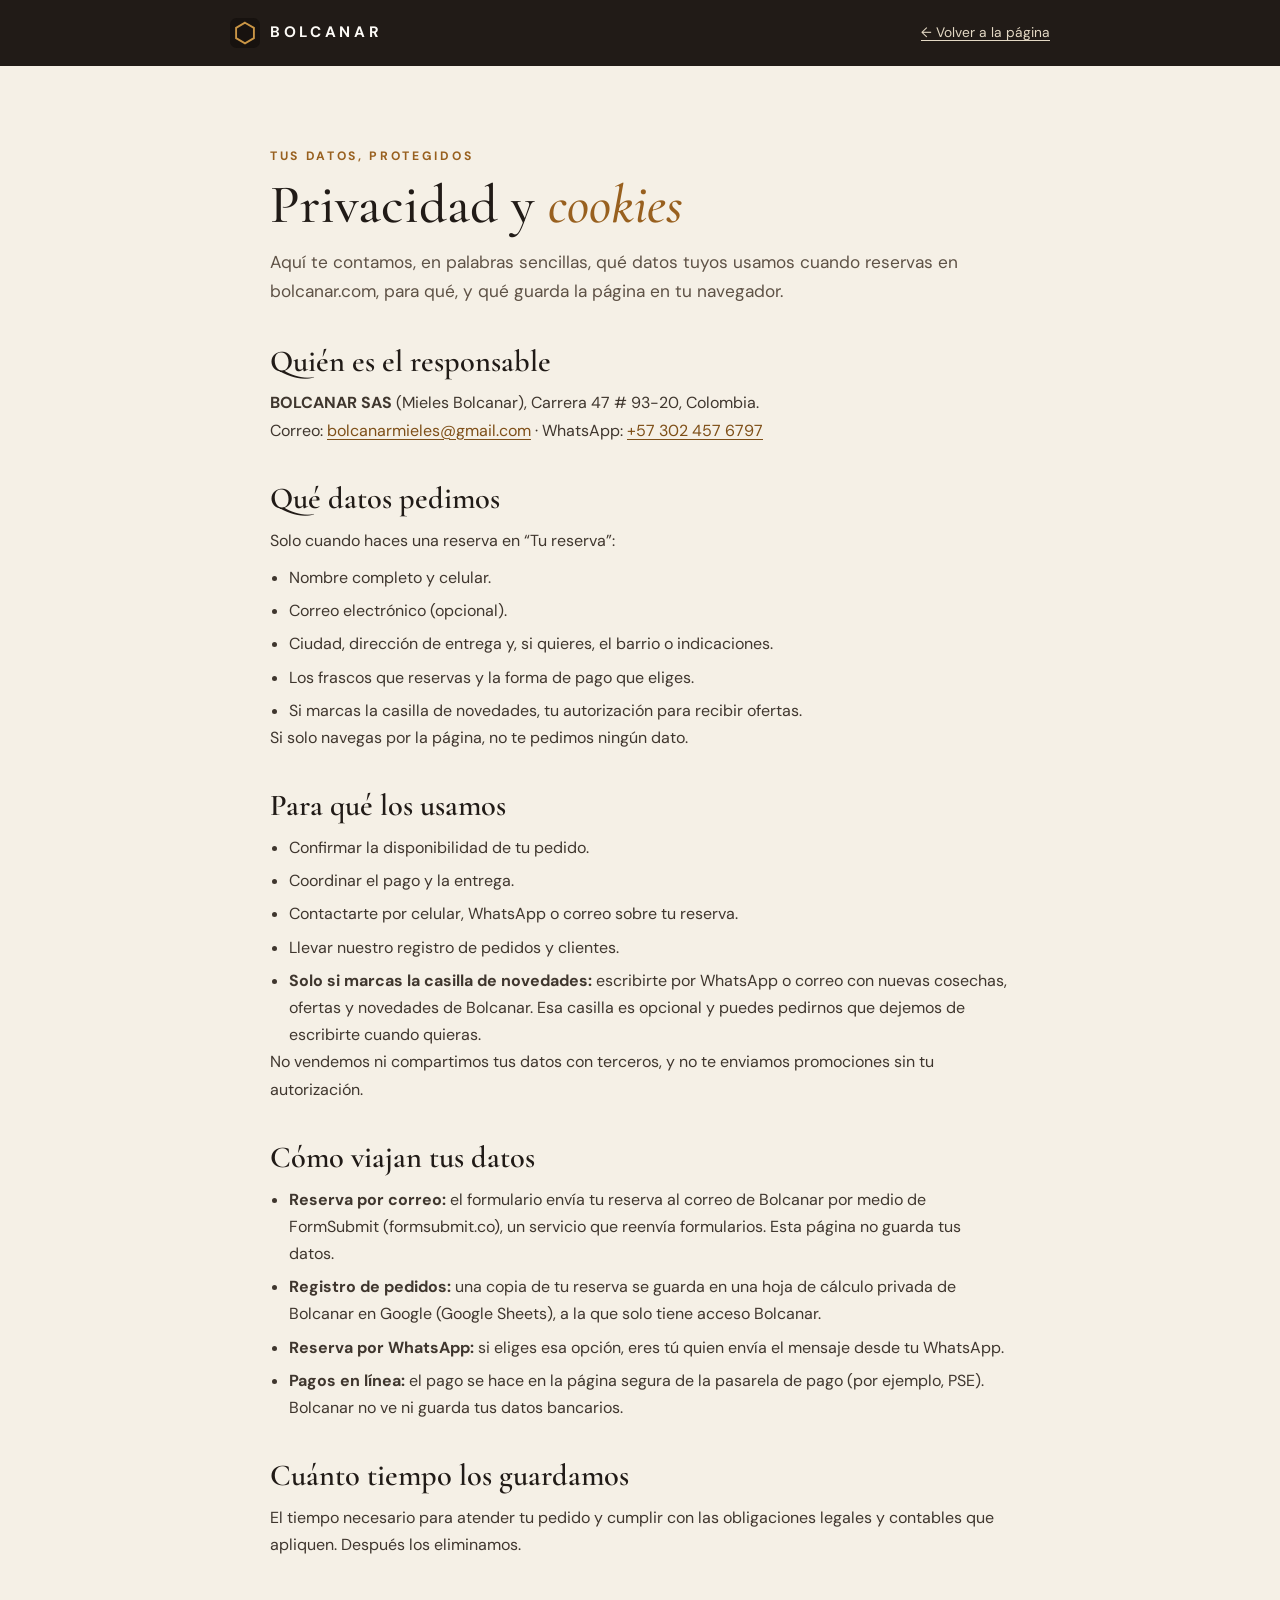
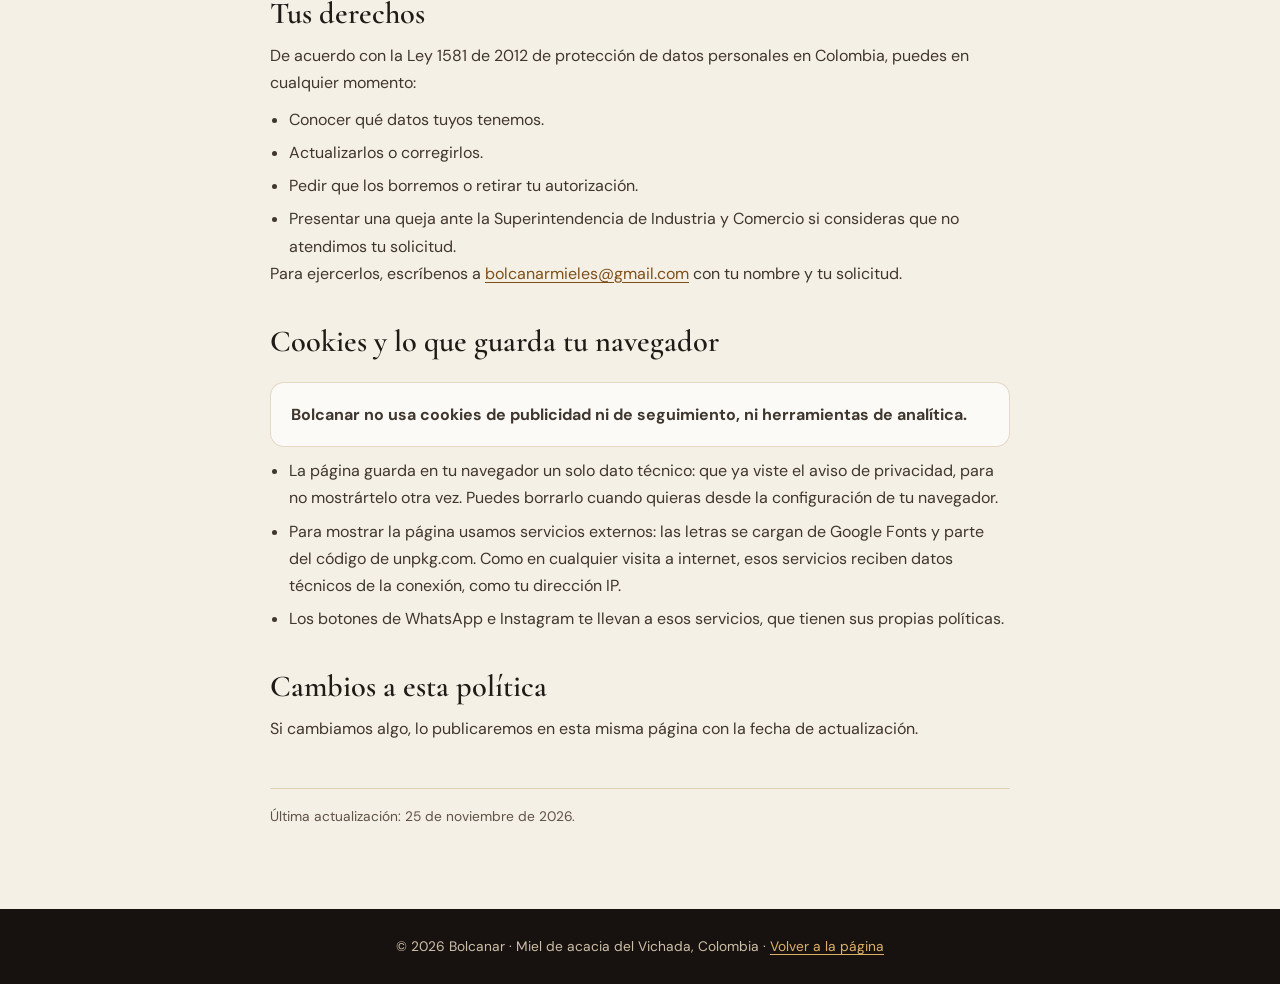
==== privacidad.html @ 5fcd6fab "Privacidad, autorización de datos y registro de clientes - Formulario de reserva: autorización oblig" ====
<!DOCTYPE html>
<html lang="es">
<head>
<meta charset="UTF-8" />
<meta name="viewport" content="width=device-width, initial-scale=1.0, viewport-fit=cover" />
<title>Privacidad y cookies · Bolcanar</title>
<meta name="description" content="Cómo trata Bolcanar los datos personales de quienes reservan miel en bolcanar.com, y qué cookies usa la página." />
<link rel="canonical" href="https://bolcanar.com/privacidad.html" />
<meta name="theme-color" content="#211B17" />
<link rel="icon" href="data:image/svg+xml,%3Csvg xmlns='http://www.w3.org/2000/svg' viewBox='0 0 32 32'%3E%3Crect width='32' height='32' rx='7' fill='%23211B17'/%3E%3Cpath d='M16 5l9.5 5.5v11L16 27l-9.5-5.5v-11z' fill='none' stroke='%23C99545' stroke-width='2'/%3E%3C/svg%3E" />
<link rel="preconnect" href="https://fonts.googleapis.com" />
<link rel="preconnect" href="https://fonts.gstatic.com" crossorigin />
<link rel="stylesheet" href="https://fonts.googleapis.com/css2?family=Cormorant+Garamond:ital,wght@0,500;0,600;1,500&family=DM+Sans:opsz,wght@9..40,400;9..40,600;9..40,700&display=swap" />
<style>
:root{ --ink:#211B17; --ink-2:#17120F; --gold:#C99545; --gold-hi:#DDB06A; --ivory:#F5F0E6; --white:#FCFAF6; --fg-2:#5E5246; --line:rgba(152,96,31,.22); }
*{ box-sizing:border-box; margin:0; padding:0; }
html{ -webkit-text-size-adjust:100%; }
body{ font-family:'DM Sans', system-ui, sans-serif; font-size:1rem; line-height:1.7; color:var(--ink); background:var(--ivory); }
a{ color:#7E4F18; text-underline-offset:3px; }
a:focus-visible{ outline:2px solid var(--gold); outline-offset:3px; border-radius:4px; }
header{ background:var(--ink); color:var(--white); padding:18px clamp(18px,4vw,40px); }
.top{ max-width:820px; margin:0 auto; display:flex; align-items:center; justify-content:space-between; gap:16px; flex-wrap:wrap; }
.brand{ color:var(--white); text-decoration:none; font-weight:700; letter-spacing:.24em; text-transform:uppercase; font-size:.95rem; display:inline-flex; align-items:center; gap:10px; }
.brand svg{ width:30px; height:30px; flex:none; }
.back{ color:#E3D8C4; font-size:.86rem; }
main{ max-width:820px; margin:0 auto; padding:clamp(40px,7vw,80px) clamp(18px,4vw,40px) 80px; }
.eyebrow{ font-size:.76rem; font-weight:700; letter-spacing:.22em; text-transform:uppercase; color:#98601F; }
h1{ font-family:'Cormorant Garamond', 'Times New Roman', serif; font-weight:500; font-size:clamp(2.2rem,6vw,3.4rem); line-height:1.05; margin:10px 0 14px; }
h1 em{ color:#98601F; }
h2{ font-family:'Cormorant Garamond', 'Times New Roman', serif; font-weight:600; font-size:clamp(1.5rem,3.6vw,1.9rem); line-height:1.15; margin:38px 0 10px; }
p, li{ color:#3F362E; }
p + p{ margin-top:10px; }
ul{ margin:10px 0 0 1.2em; } li + li{ margin-top:6px; }
.lead{ font-size:1.08rem; color:var(--fg-2); }
.box{ margin-top:22px; padding:18px 20px; border:1px solid var(--line); border-radius:14px; background:#FCFAF6; }
.box p{ margin:0; }
.date{ margin-top:46px; font-size:.86rem; color:var(--fg-2); border-top:1px solid var(--line); padding-top:16px; }
footer{ background:var(--ink-2); color:#CDBFA8; text-align:center; padding:26px 18px; font-size:.86rem; }
footer a{ color:var(--gold-hi); }
</style>
</head>
<body>
<header>
  <div class="top">
    <a class="brand" href="./"><svg viewBox="0 0 32 32" aria-hidden="true"><rect width="32" height="32" rx="7" fill="#17120F"/><path d="M16 5l9.5 5.5v11L16 27l-9.5-5.5v-11z" fill="none" stroke="#C99545" stroke-width="2"/></svg>Bolcanar</a>
    <a class="back" href="./">← Volver a la página</a>
  </div>
</header>

<main>
  <p class="eyebrow">Tus datos, protegidos</p>
  <h1>Privacidad y <em>cookies</em></h1>
  <p class="lead">Aquí te contamos, en palabras sencillas, qué datos tuyos usamos cuando reservas en bolcanar.com, para qué, y qué guarda la página en tu navegador.</p>

  <h2>Quién es el responsable</h2>
  <p><b>BOLCANAR SAS</b> (Mieles Bolcanar), Carrera 47 # 93-20, Colombia.<br />
  Correo: <a href="mailto:bolcanarmieles@gmail.com">bolcanarmieles@gmail.com</a> · WhatsApp: <a href="https://wa.me/573024576797">+57 302 457 6797</a></p>

  <h2>Qué datos pedimos</h2>
  <p>Solo cuando haces una reserva en “Tu reserva”:</p>
  <ul>
    <li>Nombre completo y celular.</li>
    <li>Correo electrónico (opcional).</li>
    <li>Ciudad, dirección de entrega y, si quieres, el barrio o indicaciones.</li>
    <li>Los frascos que reservas y la forma de pago que eliges.</li>
    <li>Si marcas la casilla de novedades, tu autorización para recibir ofertas.</li>
  </ul>
  <p>Si solo navegas por la página, no te pedimos ningún dato.</p>

  <h2>Para qué los usamos</h2>
  <ul>
    <li>Confirmar la disponibilidad de tu pedido.</li>
    <li>Coordinar el pago y la entrega.</li>
    <li>Contactarte por celular, WhatsApp o correo sobre tu reserva.</li>
    <li>Llevar nuestro registro de pedidos y clientes.</li>
    <li><b>Solo si marcas la casilla de novedades:</b> escribirte por WhatsApp o correo con nuevas cosechas, ofertas y novedades de Bolcanar. Esa casilla es opcional y puedes pedirnos que dejemos de escribirte cuando quieras.</li>
  </ul>
  <p>No vendemos ni compartimos tus datos con terceros, y no te enviamos promociones sin tu autorización.</p>

  <h2>Cómo viajan tus datos</h2>
  <ul>
    <li><b>Reserva por correo:</b> el formulario envía tu reserva al correo de Bolcanar por medio de FormSubmit (formsubmit.co), un servicio que reenvía formularios. Esta página no guarda tus datos.</li>
    <li><b>Registro de pedidos:</b> una copia de tu reserva se guarda en una hoja de cálculo privada de Bolcanar en Google (Google Sheets), a la que solo tiene acceso Bolcanar.</li>
    <li><b>Reserva por WhatsApp:</b> si eliges esa opción, eres tú quien envía el mensaje desde tu WhatsApp.</li>
    <li><b>Pagos en línea:</b> el pago se hace en la página segura de la pasarela de pago (por ejemplo, PSE). Bolcanar no ve ni guarda tus datos bancarios.</li>
  </ul>

  <h2>Cuánto tiempo los guardamos</h2>
  <p>El tiempo necesario para atender tu pedido y cumplir con las obligaciones legales y contables que apliquen. Después los eliminamos.</p>

  <h2>Tus derechos</h2>
  <p>De acuerdo con la Ley 1581 de 2012 de protección de datos personales en Colombia, puedes en cualquier momento:</p>
  <ul>
    <li>Conocer qué datos tuyos tenemos.</li>
    <li>Actualizarlos o corregirlos.</li>
    <li>Pedir que los borremos o retirar tu autorización.</li>
    <li>Presentar una queja ante la Superintendencia de Industria y Comercio si consideras que no atendimos tu solicitud.</li>
  </ul>
  <p>Para ejercerlos, escríbenos a <a href="mailto:bolcanarmieles@gmail.com">bolcanarmieles@gmail.com</a> con tu nombre y tu solicitud.</p>

  <h2 id="cookies">Cookies y lo que guarda tu navegador</h2>
  <div class="box">
    <p><b>Bolcanar no usa cookies de publicidad ni de seguimiento, ni herramientas de analítica.</b></p>
  </div>
  <ul>
    <li>La página guarda en tu navegador un solo dato técnico: que ya viste el aviso de privacidad, para no mostrártelo otra vez. Puedes borrarlo cuando quieras desde la configuración de tu navegador.</li>
    <li>Para mostrar la página usamos servicios externos: las letras se cargan de Google Fonts y parte del código de unpkg.com. Como en cualquier visita a internet, esos servicios reciben datos técnicos de la conexión, como tu dirección IP.</li>
    <li>Los botones de WhatsApp e Instagram te llevan a esos servicios, que tienen sus propias políticas.</li>
  </ul>

  <h2>Cambios a esta política</h2>
  <p>Si cambiamos algo, lo publicaremos en esta misma página con la fecha de actualización.</p>

  <p class="date">Última actualización: 25 de noviembre de 2026.</p>
</main>

<footer>© 2026 Bolcanar · Miel de acacia del Vichada, Colombia · <a href="./">Volver a la página</a></footer>
</body>
</html>
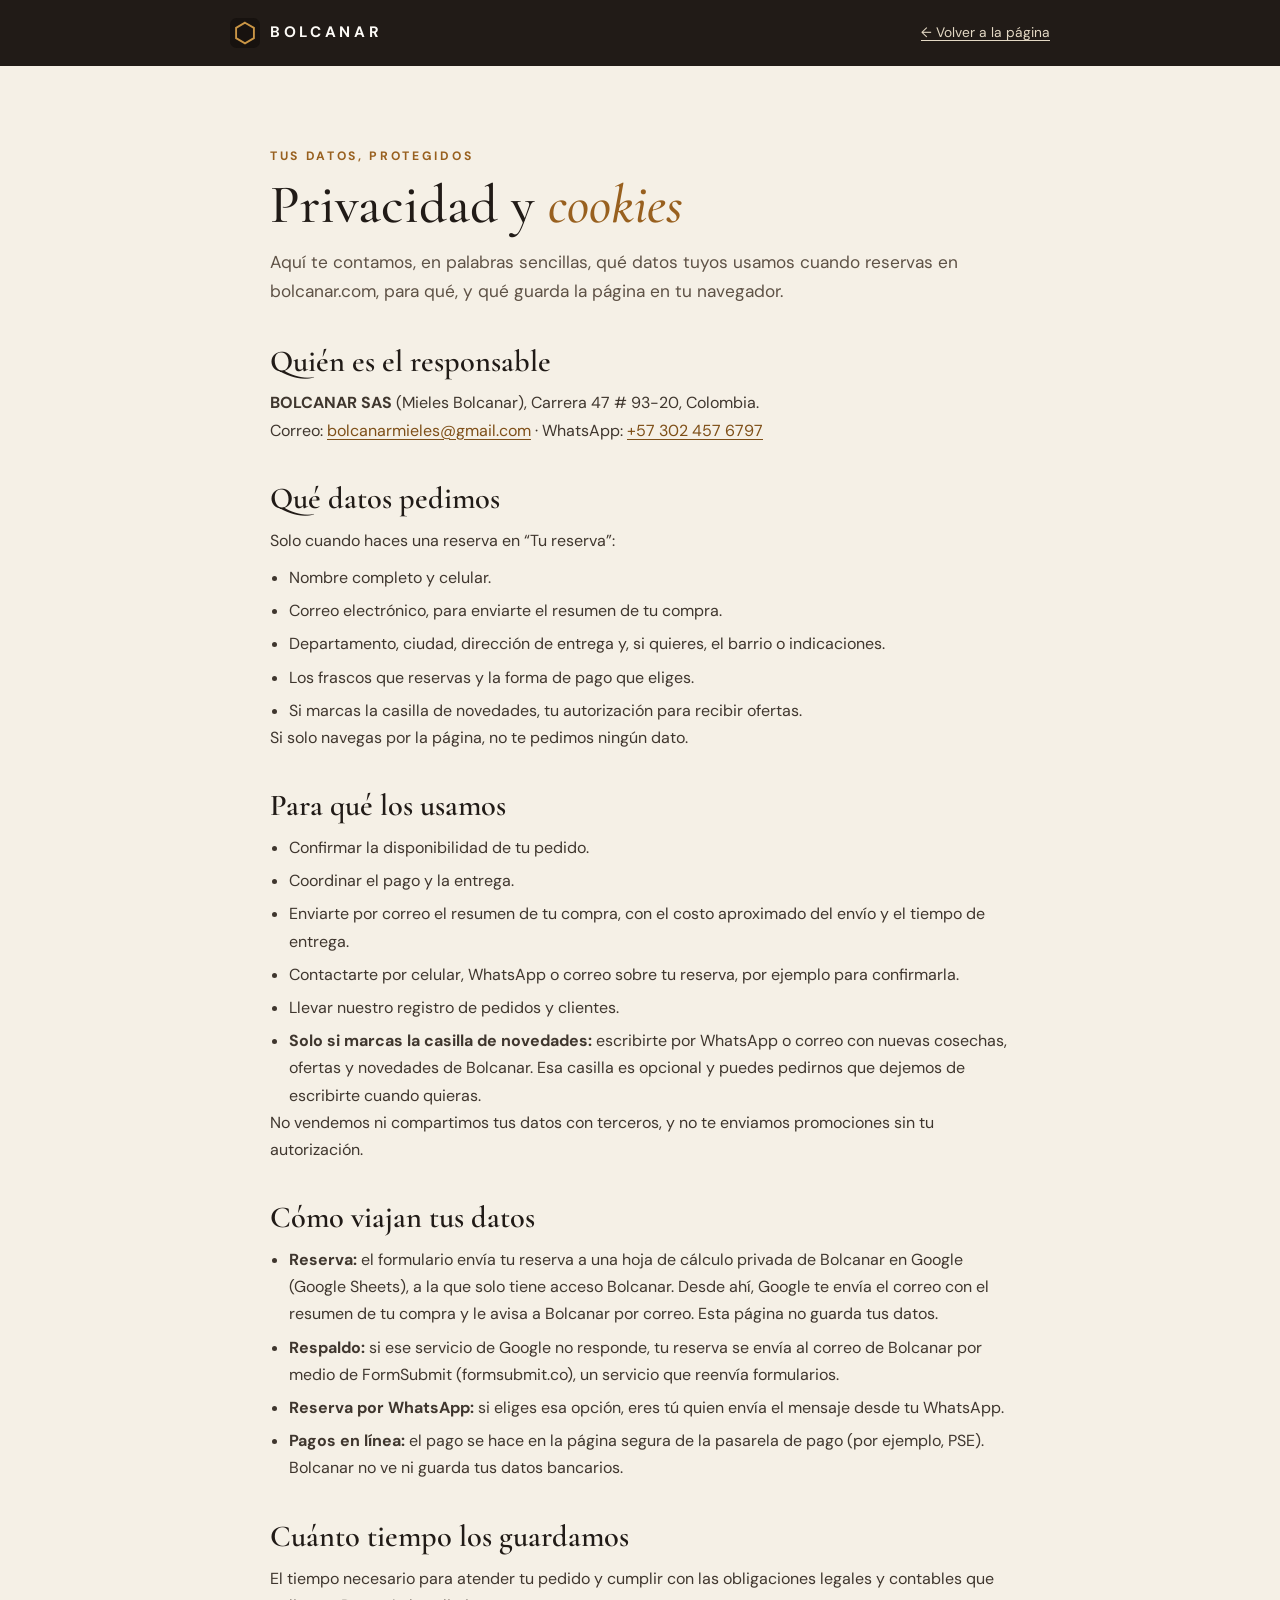
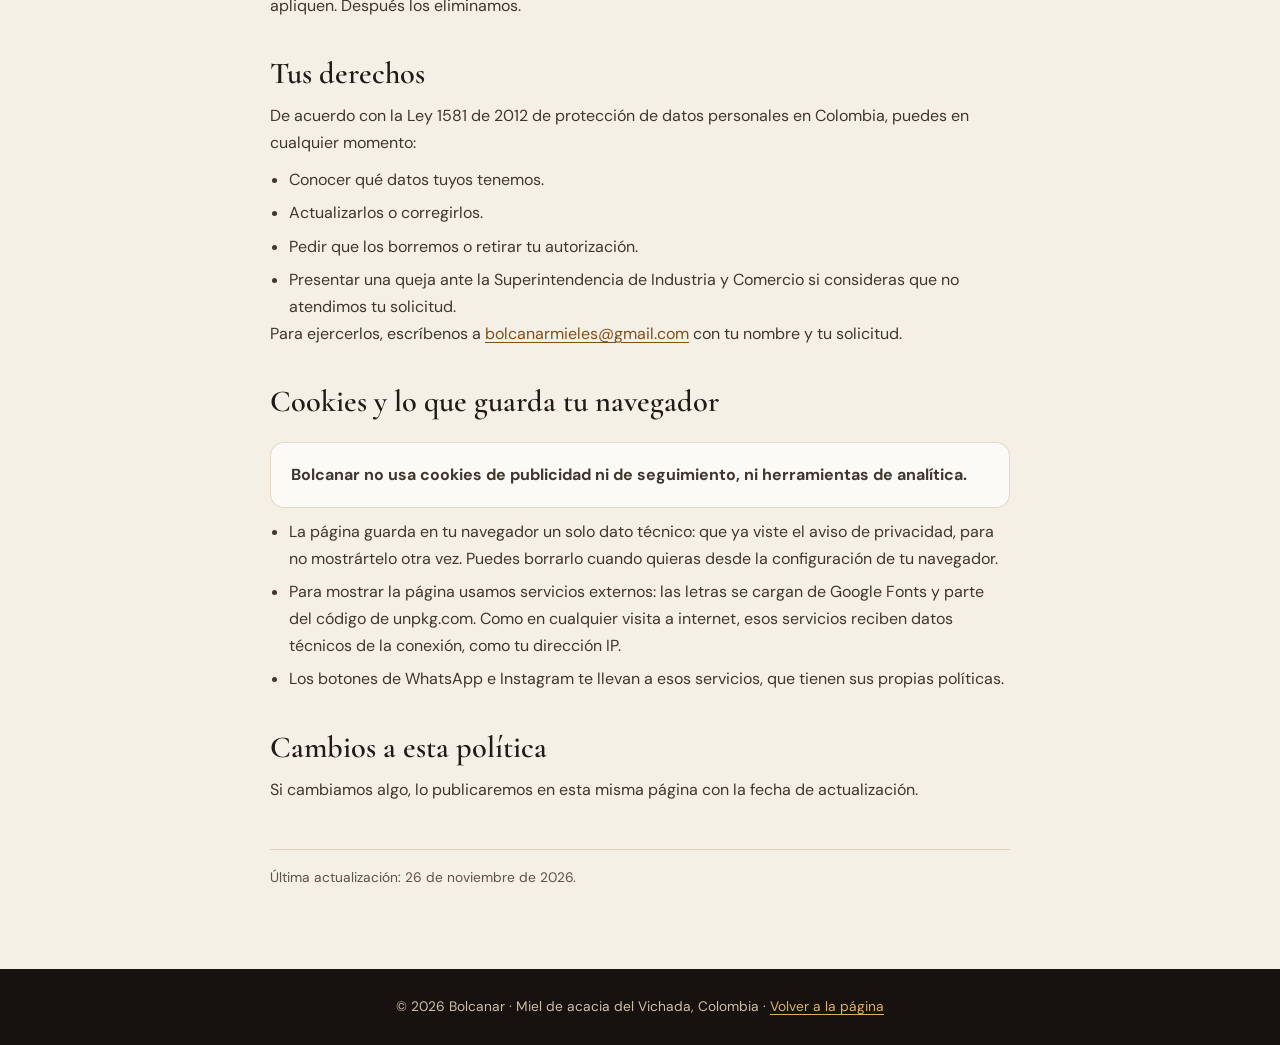
==== commit 7cfcc592: "Envío aproximado, correo de compra y aviso de reservas - Envío aproximado por departamento y entrega" ====
--- a/privacidad.html
+++ b/privacidad.html
@@ -60,8 +60,8 @@
   <p>Solo cuando haces una reserva en “Tu reserva”:</p>
   <ul>
     <li>Nombre completo y celular.</li>
-    <li>Correo electrónico (opcional).</li>
-    <li>Ciudad, dirección de entrega y, si quieres, el barrio o indicaciones.</li>
+    <li>Correo electrónico, para enviarte el resumen de tu compra.</li>
+    <li>Departamento, ciudad, dirección de entrega y, si quieres, el barrio o indicaciones.</li>
     <li>Los frascos que reservas y la forma de pago que eliges.</li>
     <li>Si marcas la casilla de novedades, tu autorización para recibir ofertas.</li>
   </ul>
@@ -71,7 +71,8 @@
   <ul>
     <li>Confirmar la disponibilidad de tu pedido.</li>
     <li>Coordinar el pago y la entrega.</li>
-    <li>Contactarte por celular, WhatsApp o correo sobre tu reserva.</li>
+    <li>Enviarte por correo el resumen de tu compra, con el costo aproximado del envío y el tiempo de entrega.</li>
+    <li>Contactarte por celular, WhatsApp o correo sobre tu reserva, por ejemplo para confirmarla.</li>
     <li>Llevar nuestro registro de pedidos y clientes.</li>
     <li><b>Solo si marcas la casilla de novedades:</b> escribirte por WhatsApp o correo con nuevas cosechas, ofertas y novedades de Bolcanar. Esa casilla es opcional y puedes pedirnos que dejemos de escribirte cuando quieras.</li>
   </ul>
@@ -79,8 +80,8 @@
 
   <h2>Cómo viajan tus datos</h2>
   <ul>
-    <li><b>Reserva por correo:</b> el formulario envía tu reserva al correo de Bolcanar por medio de FormSubmit (formsubmit.co), un servicio que reenvía formularios. Esta página no guarda tus datos.</li>
-    <li><b>Registro de pedidos:</b> una copia de tu reserva se guarda en una hoja de cálculo privada de Bolcanar en Google (Google Sheets), a la que solo tiene acceso Bolcanar.</li>
+    <li><b>Reserva:</b> el formulario envía tu reserva a una hoja de cálculo privada de Bolcanar en Google (Google Sheets), a la que solo tiene acceso Bolcanar. Desde ahí, Google te envía el correo con el resumen de tu compra y le avisa a Bolcanar por correo. Esta página no guarda tus datos.</li>
+    <li><b>Respaldo:</b> si ese servicio de Google no responde, tu reserva se envía al correo de Bolcanar por medio de FormSubmit (formsubmit.co), un servicio que reenvía formularios.</li>
     <li><b>Reserva por WhatsApp:</b> si eliges esa opción, eres tú quien envía el mensaje desde tu WhatsApp.</li>
     <li><b>Pagos en línea:</b> el pago se hace en la página segura de la pasarela de pago (por ejemplo, PSE). Bolcanar no ve ni guarda tus datos bancarios.</li>
   </ul>
@@ -111,7 +112,7 @@
   <h2>Cambios a esta política</h2>
   <p>Si cambiamos algo, lo publicaremos en esta misma página con la fecha de actualización.</p>
 
-  <p class="date">Última actualización: 25 de noviembre de 2026.</p>
+  <p class="date">Última actualización: 26 de noviembre de 2026.</p>
 </main>
 
 <footer>© 2026 Bolcanar · Miel de acacia del Vichada, Colombia · <a href="./">Volver a la página</a></footer>
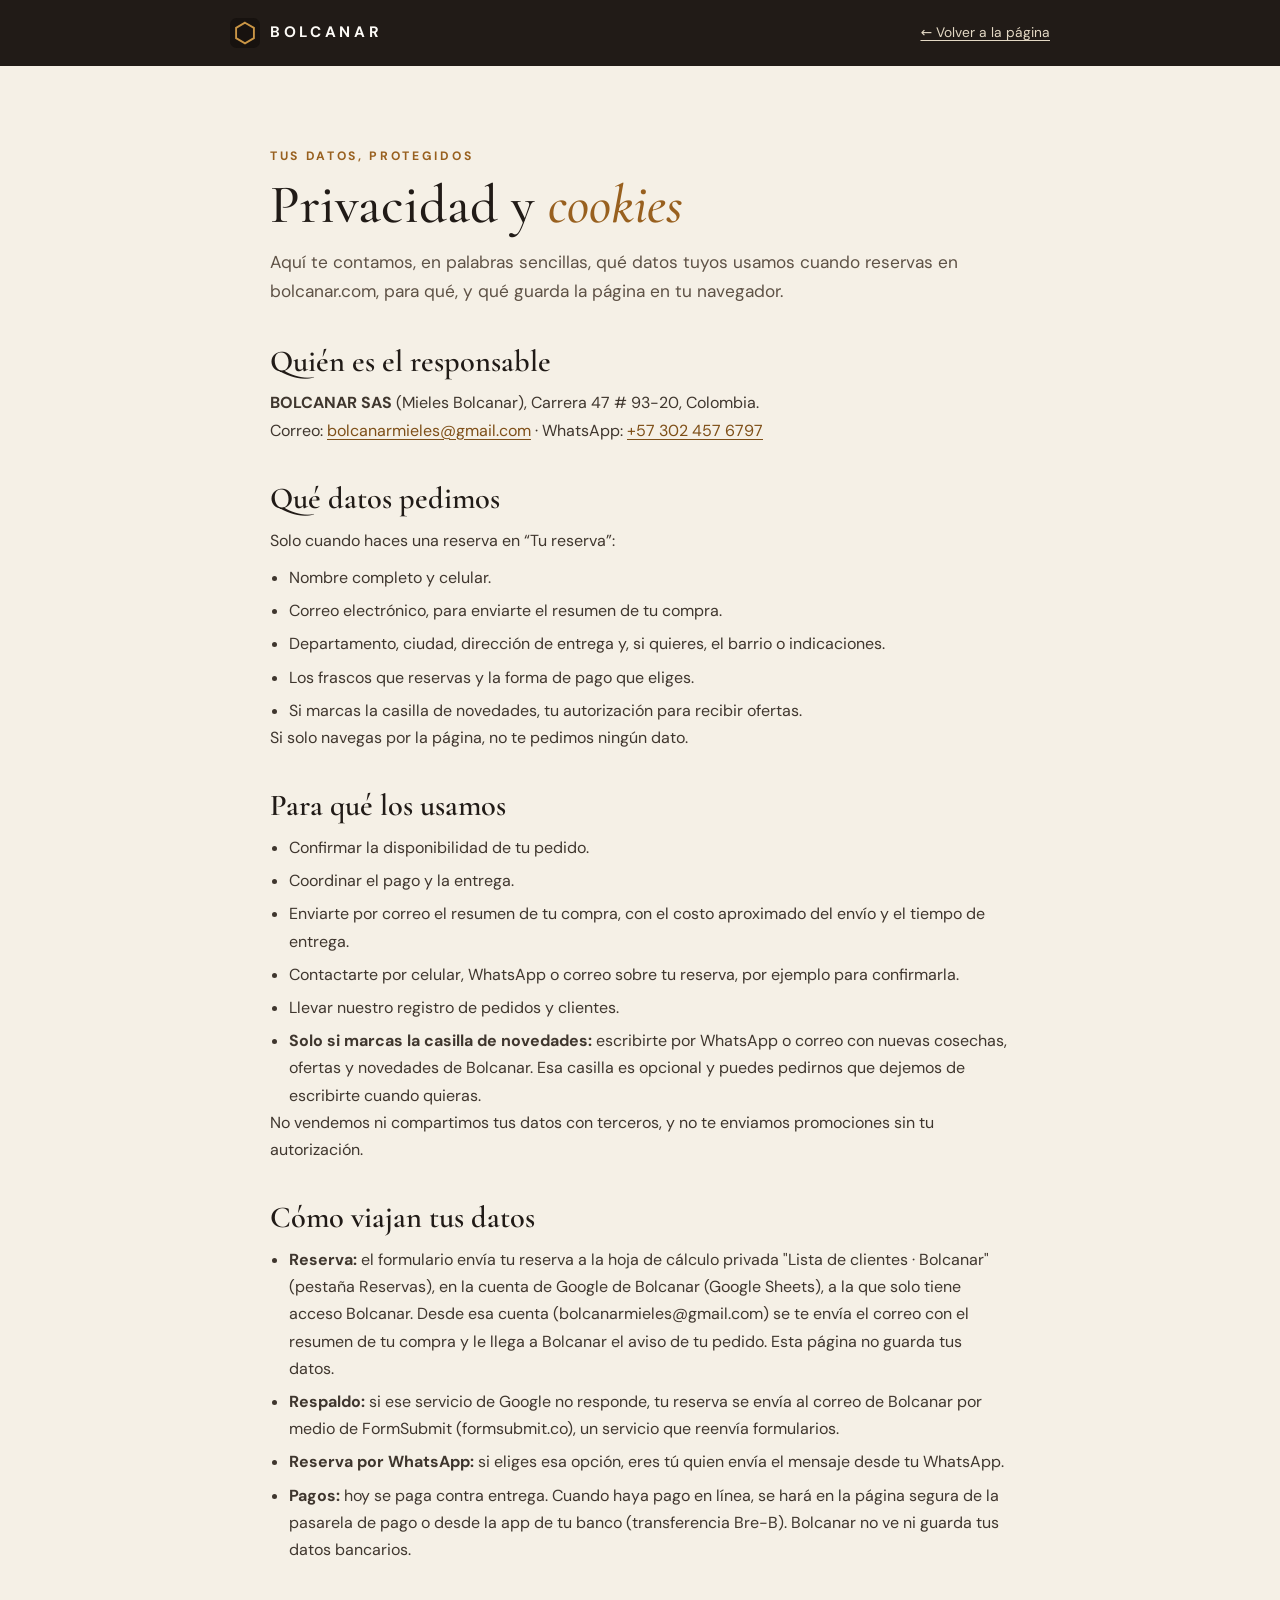
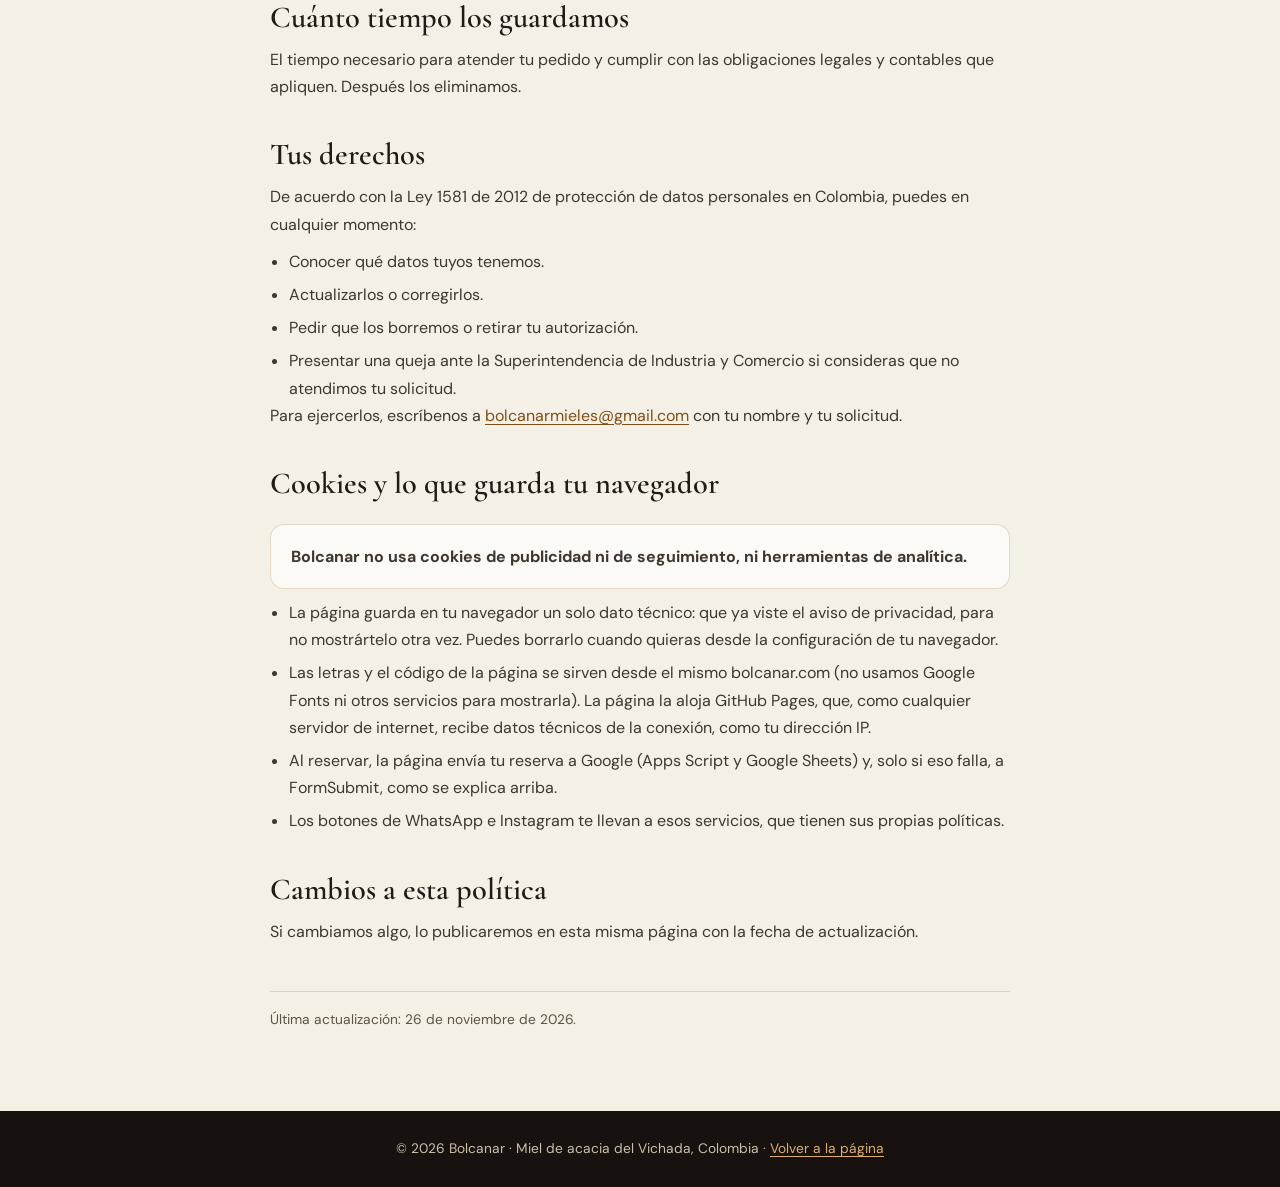
==== commit e674c679: "Página principal corta con segmentos, compra con pago contra entrega - Principal: inicio, frascos, q" ====
--- a/privacidad.html
+++ b/privacidad.html
@@ -7,10 +7,10 @@
 <meta name="description" content="Cómo trata Bolcanar los datos personales de quienes reservan miel en bolcanar.com, y qué cookies usa la página." />
 <link rel="canonical" href="https://bolcanar.com/privacidad.html" />
 <meta name="theme-color" content="#211B17" />
-<link rel="icon" href="data:image/svg+xml,%3Csvg xmlns='http://www.w3.org/2000/svg' viewBox='0 0 32 32'%3E%3Crect width='32' height='32' rx='7' fill='%23211B17'/%3E%3Cpath d='M16 5l9.5 5.5v11L16 27l-9.5-5.5v-11z' fill='none' stroke='%23C99545' stroke-width='2'/%3E%3C/svg%3E" />
-<link rel="preconnect" href="https://fonts.googleapis.com" />
-<link rel="preconnect" href="https://fonts.gstatic.com" crossorigin />
-<link rel="stylesheet" href="https://fonts.googleapis.com/css2?family=Cormorant+Garamond:ital,wght@0,500;0,600;1,500&family=DM+Sans:opsz,wght@9..40,400;9..40,600;9..40,700&display=swap" />
+<link rel="icon" href="favicon.svg" type="image/svg+xml" />
+<link rel="icon" href="favicon.ico" sizes="32x32" />
+<link rel="apple-touch-icon" href="apple-touch-icon.png" />
+<link rel="stylesheet" href="fonts/fonts.css" />
 <style>
 :root{ --ink:#211B17; --ink-2:#17120F; --gold:#C99545; --gold-hi:#DDB06A; --ivory:#F5F0E6; --white:#FCFAF6; --fg-2:#5E5246; --line:rgba(152,96,31,.22); }
 *{ box-sizing:border-box; margin:0; padding:0; }
@@ -80,10 +80,10 @@
 
   <h2>Cómo viajan tus datos</h2>
   <ul>
-    <li><b>Reserva:</b> el formulario envía tu reserva a una hoja de cálculo privada de Bolcanar en Google (Google Sheets), a la que solo tiene acceso Bolcanar. Desde ahí, Google te envía el correo con el resumen de tu compra y le avisa a Bolcanar por correo. Esta página no guarda tus datos.</li>
+    <li><b>Reserva:</b> el formulario envía tu reserva a la hoja de cálculo privada "Lista de clientes · Bolcanar" (pestaña Reservas), en la cuenta de Google de Bolcanar (Google Sheets), a la que solo tiene acceso Bolcanar. Desde esa cuenta (bolcanarmieles@gmail.com) se te envía el correo con el resumen de tu compra y le llega a Bolcanar el aviso de tu pedido. Esta página no guarda tus datos.</li>
     <li><b>Respaldo:</b> si ese servicio de Google no responde, tu reserva se envía al correo de Bolcanar por medio de FormSubmit (formsubmit.co), un servicio que reenvía formularios.</li>
     <li><b>Reserva por WhatsApp:</b> si eliges esa opción, eres tú quien envía el mensaje desde tu WhatsApp.</li>
-    <li><b>Pagos en línea:</b> el pago se hace en la página segura de la pasarela de pago (por ejemplo, PSE). Bolcanar no ve ni guarda tus datos bancarios.</li>
+    <li><b>Pagos:</b> hoy se paga contra entrega. Cuando haya pago en línea, se hará en la página segura de la pasarela de pago o desde la app de tu banco (transferencia Bre-B). Bolcanar no ve ni guarda tus datos bancarios.</li>
   </ul>
 
   <h2>Cuánto tiempo los guardamos</h2>
@@ -105,7 +105,8 @@
   </div>
   <ul>
     <li>La página guarda en tu navegador un solo dato técnico: que ya viste el aviso de privacidad, para no mostrártelo otra vez. Puedes borrarlo cuando quieras desde la configuración de tu navegador.</li>
-    <li>Para mostrar la página usamos servicios externos: las letras se cargan de Google Fonts y parte del código de unpkg.com. Como en cualquier visita a internet, esos servicios reciben datos técnicos de la conexión, como tu dirección IP.</li>
+    <li>Las letras y el código de la página se sirven desde el mismo bolcanar.com (no usamos Google Fonts ni otros servicios para mostrarla). La página la aloja GitHub Pages, que, como cualquier servidor de internet, recibe datos técnicos de la conexión, como tu dirección IP.</li>
+    <li>Al reservar, la página envía tu reserva a Google (Apps Script y Google Sheets) y, solo si eso falla, a FormSubmit, como se explica arriba.</li>
     <li>Los botones de WhatsApp e Instagram te llevan a esos servicios, que tienen sus propias políticas.</li>
   </ul>
 
--- a/fonts/fonts.css
+++ b/fonts/fonts.css
@@ -0,0 +1,38 @@
+/* Letras de la pagina servidas desde bolcanar.com (antes, Google Fonts). Licencia SIL Open Font License 1.1.
+   Cormorant Garamond, DM Sans y Montserrat; subconjuntos latin y latin-ext en woff2. Las genera scripts/bajar-dependencias.ps1. */
+/* Cormorant Garamond italic 500 - latin-ext */
+@font-face{ font-family:'Cormorant Garamond'; font-style:italic; font-weight:500; font-display:swap; src:url('cormorantgaramond-italic-500-latin-ext.woff2') format('woff2'); unicode-range:U+0100-02BA, U+02BD-02C5, U+02C7-02CC, U+02CE-02D7, U+02DD-02FF, U+0304, U+0308, U+0329, U+1D00-1DBF, U+1E00-1E9F, U+1EF2-1EFF, U+2020, U+20A0-20AB, U+20AD-20C4, U+2113, U+2C60-2C7F, U+A720-A7FF; }
+/* Cormorant Garamond italic 500 - latin */
+@font-face{ font-family:'Cormorant Garamond'; font-style:italic; font-weight:500; font-display:swap; src:url('cormorantgaramond-italic-500-latin.woff2') format('woff2'); unicode-range:U+0000-00FF, U+0131, U+0152-0153, U+02BB-02BC, U+02C6, U+02DA, U+02DC, U+0304, U+0308, U+0329, U+2000-206F, U+20AC, U+2122, U+2191, U+2193, U+2212, U+2215, U+FEFF, U+FFFD; }
+/* Cormorant Garamond italic 600 - latin-ext */
+@font-face{ font-family:'Cormorant Garamond'; font-style:italic; font-weight:600; font-display:swap; src:url('cormorantgaramond-italic-500-latin-ext.woff2') format('woff2'); unicode-range:U+0100-02BA, U+02BD-02C5, U+02C7-02CC, U+02CE-02D7, U+02DD-02FF, U+0304, U+0308, U+0329, U+1D00-1DBF, U+1E00-1E9F, U+1EF2-1EFF, U+2020, U+20A0-20AB, U+20AD-20C4, U+2113, U+2C60-2C7F, U+A720-A7FF; }
+/* Cormorant Garamond italic 600 - latin */
+@font-face{ font-family:'Cormorant Garamond'; font-style:italic; font-weight:600; font-display:swap; src:url('cormorantgaramond-italic-500-latin.woff2') format('woff2'); unicode-range:U+0000-00FF, U+0131, U+0152-0153, U+02BB-02BC, U+02C6, U+02DA, U+02DC, U+0304, U+0308, U+0329, U+2000-206F, U+20AC, U+2122, U+2191, U+2193, U+2212, U+2215, U+FEFF, U+FFFD; }
+/* Cormorant Garamond normal 500 - latin-ext */
+@font-face{ font-family:'Cormorant Garamond'; font-style:normal; font-weight:500; font-display:swap; src:url('cormorantgaramond-normal-500-latin-ext.woff2') format('woff2'); unicode-range:U+0100-02BA, U+02BD-02C5, U+02C7-02CC, U+02CE-02D7, U+02DD-02FF, U+0304, U+0308, U+0329, U+1D00-1DBF, U+1E00-1E9F, U+1EF2-1EFF, U+2020, U+20A0-20AB, U+20AD-20C4, U+2113, U+2C60-2C7F, U+A720-A7FF; }
+/* Cormorant Garamond normal 500 - latin */
+@font-face{ font-family:'Cormorant Garamond'; font-style:normal; font-weight:500; font-display:swap; src:url('cormorantgaramond-normal-500-latin.woff2') format('woff2'); unicode-range:U+0000-00FF, U+0131, U+0152-0153, U+02BB-02BC, U+02C6, U+02DA, U+02DC, U+0304, U+0308, U+0329, U+2000-206F, U+20AC, U+2122, U+2191, U+2193, U+2212, U+2215, U+FEFF, U+FFFD; }
+/* Cormorant Garamond normal 600 - latin-ext */
+@font-face{ font-family:'Cormorant Garamond'; font-style:normal; font-weight:600; font-display:swap; src:url('cormorantgaramond-normal-500-latin-ext.woff2') format('woff2'); unicode-range:U+0100-02BA, U+02BD-02C5, U+02C7-02CC, U+02CE-02D7, U+02DD-02FF, U+0304, U+0308, U+0329, U+1D00-1DBF, U+1E00-1E9F, U+1EF2-1EFF, U+2020, U+20A0-20AB, U+20AD-20C4, U+2113, U+2C60-2C7F, U+A720-A7FF; }
+/* Cormorant Garamond normal 600 - latin */
+@font-face{ font-family:'Cormorant Garamond'; font-style:normal; font-weight:600; font-display:swap; src:url('cormorantgaramond-normal-500-latin.woff2') format('woff2'); unicode-range:U+0000-00FF, U+0131, U+0152-0153, U+02BB-02BC, U+02C6, U+02DA, U+02DC, U+0304, U+0308, U+0329, U+2000-206F, U+20AC, U+2122, U+2191, U+2193, U+2212, U+2215, U+FEFF, U+FFFD; }
+/* DM Sans normal 400 - latin-ext */
+@font-face{ font-family:'DM Sans'; font-style:normal; font-weight:400; font-display:swap; src:url('dmsans-normal-400-latin-ext.woff2') format('woff2'); unicode-range:U+0100-02BA, U+02BD-02C5, U+02C7-02CC, U+02CE-02D7, U+02DD-02FF, U+0304, U+0308, U+0329, U+1D00-1DBF, U+1E00-1E9F, U+1EF2-1EFF, U+2020, U+20A0-20AB, U+20AD-20C4, U+2113, U+2C60-2C7F, U+A720-A7FF; }
+/* DM Sans normal 400 - latin */
+@font-face{ font-family:'DM Sans'; font-style:normal; font-weight:400; font-display:swap; src:url('dmsans-normal-400-latin.woff2') format('woff2'); unicode-range:U+0000-00FF, U+0131, U+0152-0153, U+02BB-02BC, U+02C6, U+02DA, U+02DC, U+0304, U+0308, U+0329, U+2000-206F, U+20AC, U+2122, U+2191, U+2193, U+2212, U+2215, U+FEFF, U+FFFD; }
+/* DM Sans normal 500 - latin-ext */
+@font-face{ font-family:'DM Sans'; font-style:normal; font-weight:500; font-display:swap; src:url('dmsans-normal-400-latin-ext.woff2') format('woff2'); unicode-range:U+0100-02BA, U+02BD-02C5, U+02C7-02CC, U+02CE-02D7, U+02DD-02FF, U+0304, U+0308, U+0329, U+1D00-1DBF, U+1E00-1E9F, U+1EF2-1EFF, U+2020, U+20A0-20AB, U+20AD-20C4, U+2113, U+2C60-2C7F, U+A720-A7FF; }
+/* DM Sans normal 500 - latin */
+@font-face{ font-family:'DM Sans'; font-style:normal; font-weight:500; font-display:swap; src:url('dmsans-normal-400-latin.woff2') format('woff2'); unicode-range:U+0000-00FF, U+0131, U+0152-0153, U+02BB-02BC, U+02C6, U+02DA, U+02DC, U+0304, U+0308, U+0329, U+2000-206F, U+20AC, U+2122, U+2191, U+2193, U+2212, U+2215, U+FEFF, U+FFFD; }
+/* DM Sans normal 600 - latin-ext */
+@font-face{ font-family:'DM Sans'; font-style:normal; font-weight:600; font-display:swap; src:url('dmsans-normal-400-latin-ext.woff2') format('woff2'); unicode-range:U+0100-02BA, U+02BD-02C5, U+02C7-02CC, U+02CE-02D7, U+02DD-02FF, U+0304, U+0308, U+0329, U+1D00-1DBF, U+1E00-1E9F, U+1EF2-1EFF, U+2020, U+20A0-20AB, U+20AD-20C4, U+2113, U+2C60-2C7F, U+A720-A7FF; }
+/* DM Sans normal 600 - latin */
+@font-face{ font-family:'DM Sans'; font-style:normal; font-weight:600; font-display:swap; src:url('dmsans-normal-400-latin.woff2') format('woff2'); unicode-range:U+0000-00FF, U+0131, U+0152-0153, U+02BB-02BC, U+02C6, U+02DA, U+02DC, U+0304, U+0308, U+0329, U+2000-206F, U+20AC, U+2122, U+2191, U+2193, U+2212, U+2215, U+FEFF, U+FFFD; }
+/* DM Sans normal 700 - latin-ext */
+@font-face{ font-family:'DM Sans'; font-style:normal; font-weight:700; font-display:swap; src:url('dmsans-normal-400-latin-ext.woff2') format('woff2'); unicode-range:U+0100-02BA, U+02BD-02C5, U+02C7-02CC, U+02CE-02D7, U+02DD-02FF, U+0304, U+0308, U+0329, U+1D00-1DBF, U+1E00-1E9F, U+1EF2-1EFF, U+2020, U+20A0-20AB, U+20AD-20C4, U+2113, U+2C60-2C7F, U+A720-A7FF; }
+/* DM Sans normal 700 - latin */
+@font-face{ font-family:'DM Sans'; font-style:normal; font-weight:700; font-display:swap; src:url('dmsans-normal-400-latin.woff2') format('woff2'); unicode-range:U+0000-00FF, U+0131, U+0152-0153, U+02BB-02BC, U+02C6, U+02DA, U+02DC, U+0304, U+0308, U+0329, U+2000-206F, U+20AC, U+2122, U+2191, U+2193, U+2212, U+2215, U+FEFF, U+FFFD; }
+/* Montserrat normal 800 - latin-ext */
+@font-face{ font-family:'Montserrat'; font-style:normal; font-weight:800; font-display:swap; src:url('montserrat-normal-800-latin-ext.woff2') format('woff2'); unicode-range:U+0100-02BA, U+02BD-02C5, U+02C7-02CC, U+02CE-02D7, U+02DD-02FF, U+0304, U+0308, U+0329, U+1D00-1DBF, U+1E00-1E9F, U+1EF2-1EFF, U+2020, U+20A0-20AB, U+20AD-20C4, U+2113, U+2C60-2C7F, U+A720-A7FF; }
+/* Montserrat normal 800 - latin */
+@font-face{ font-family:'Montserrat'; font-style:normal; font-weight:800; font-display:swap; src:url('montserrat-normal-800-latin.woff2') format('woff2'); unicode-range:U+0000-00FF, U+0131, U+0152-0153, U+02BB-02BC, U+02C6, U+02DA, U+02DC, U+0304, U+0308, U+0329, U+2000-206F, U+20AC, U+2122, U+2191, U+2193, U+2212, U+2215, U+FEFF, U+FFFD; }
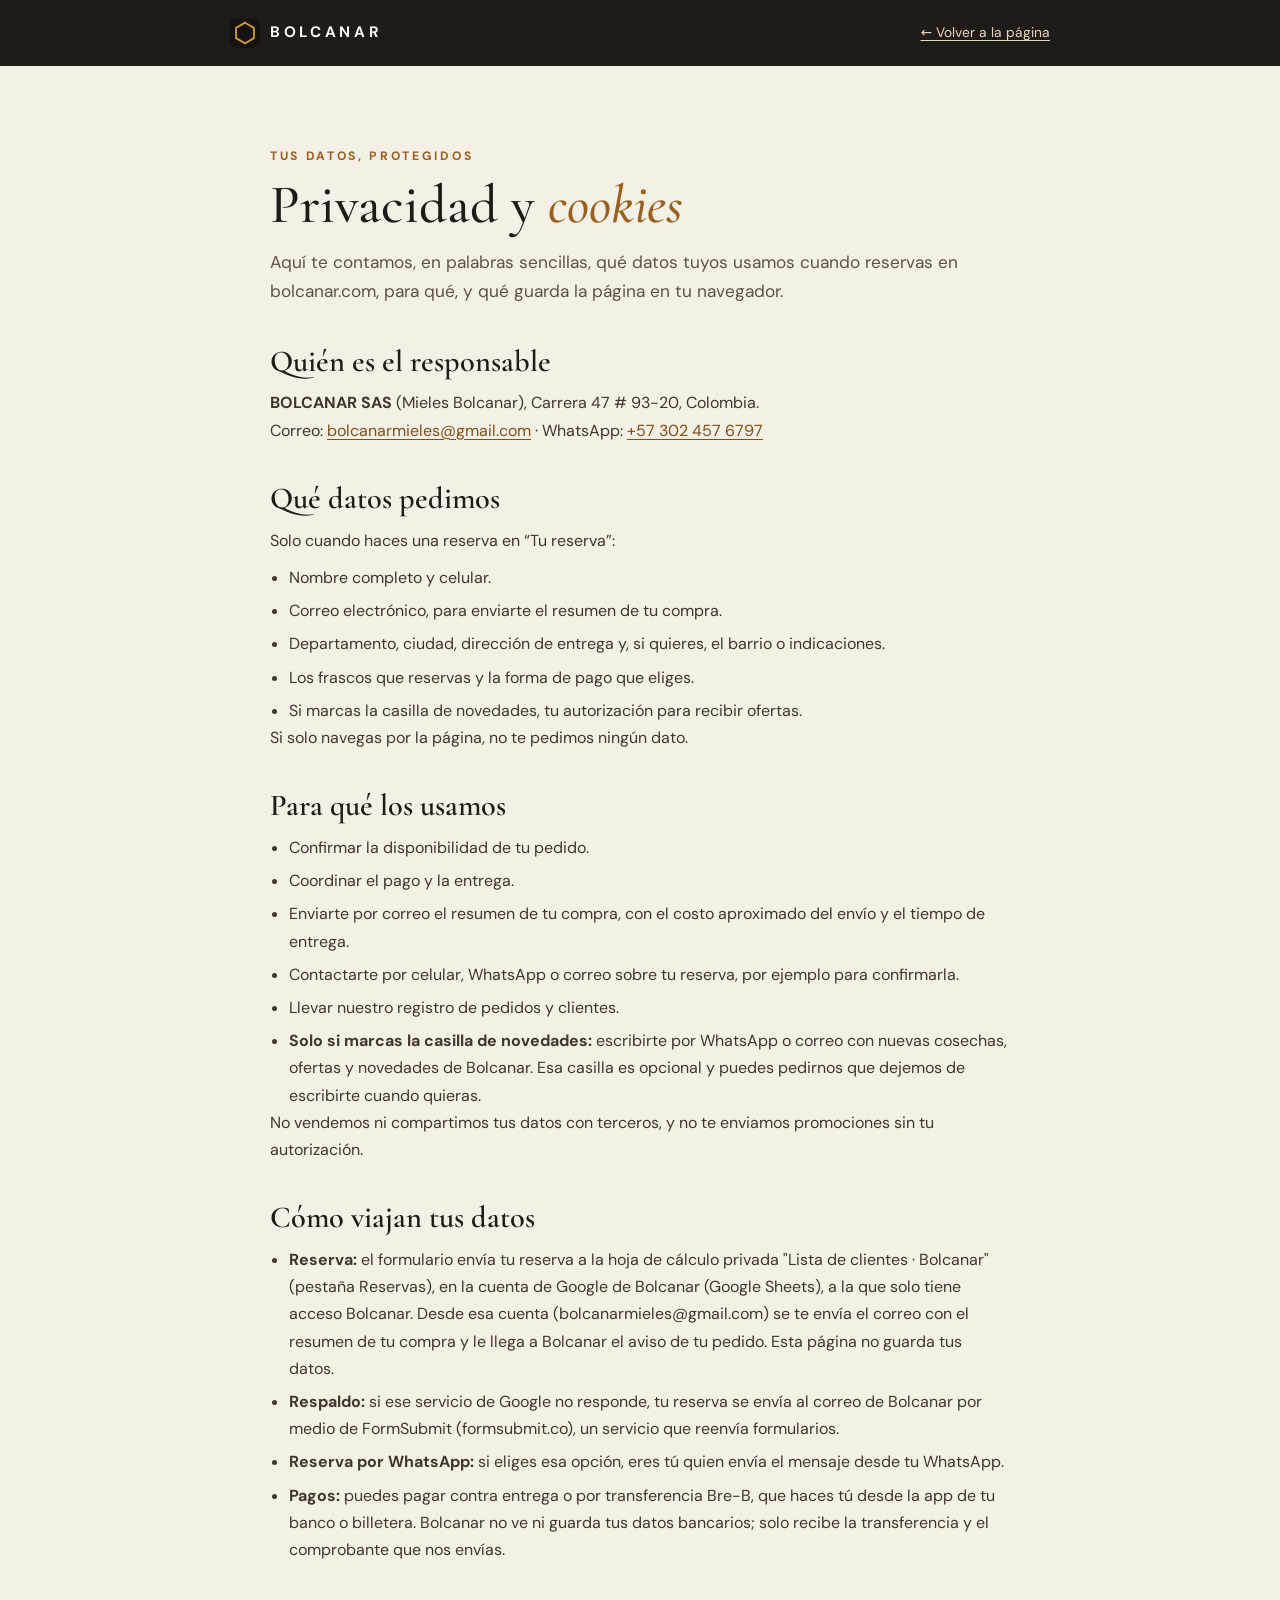
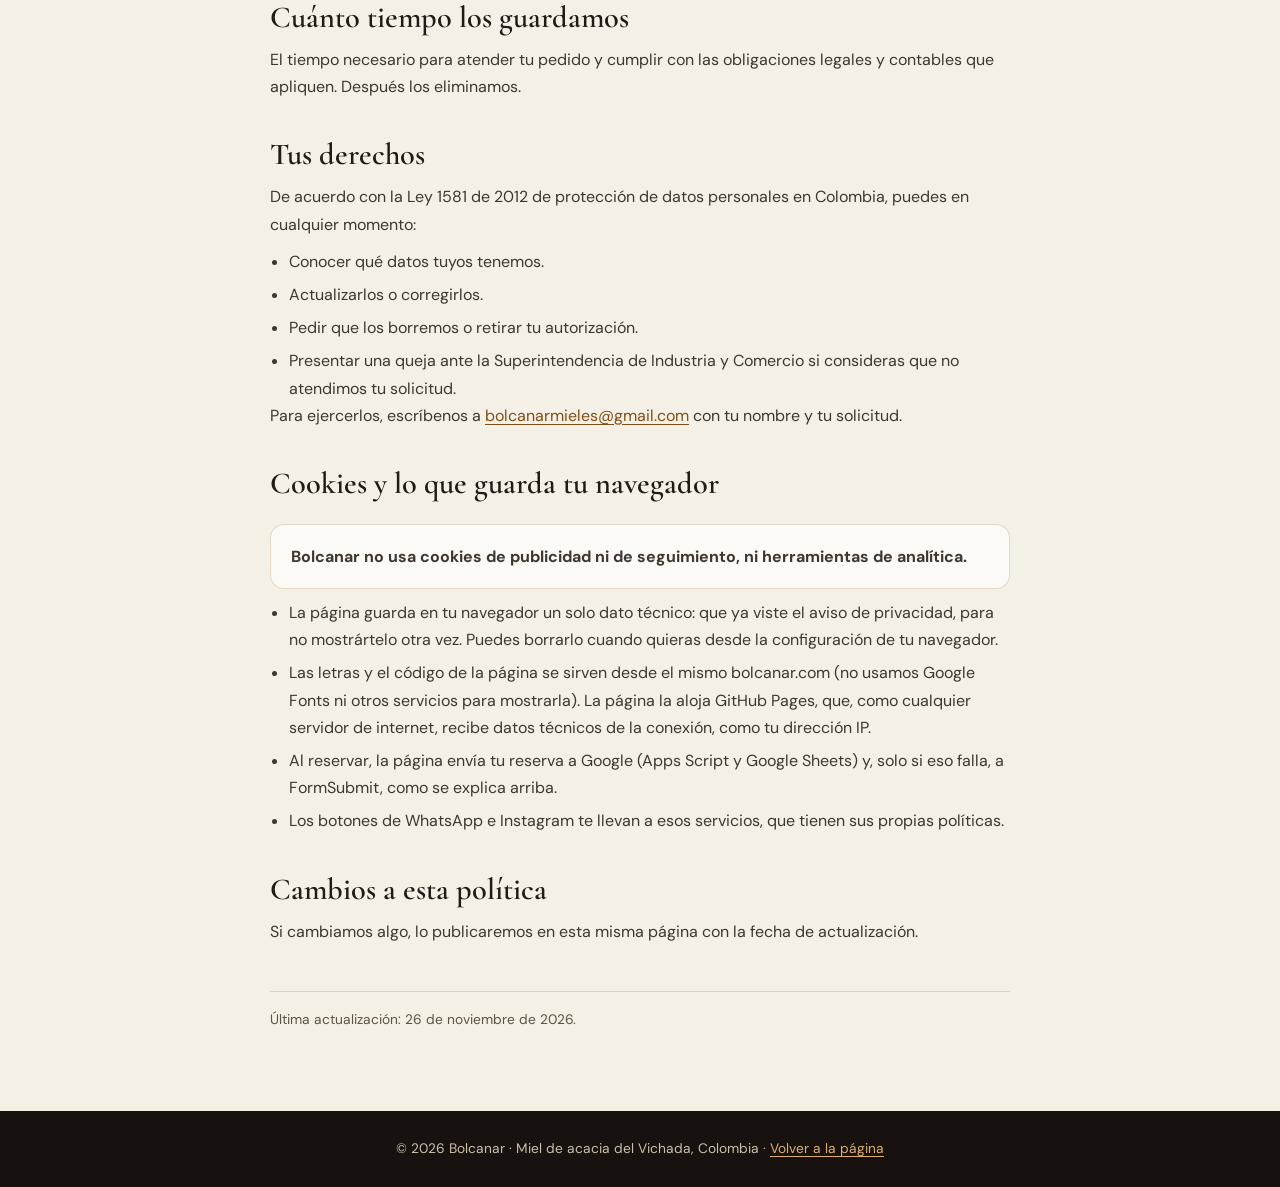
==== commit 57870bee: "Pago por transferencia Bre-B encendido (llave de Bolcanar), además de contra entrega Co-Authored-By:" ====
--- a/privacidad.html
+++ b/privacidad.html
@@ -83,7 +83,7 @@
     <li><b>Reserva:</b> el formulario envía tu reserva a la hoja de cálculo privada "Lista de clientes · Bolcanar" (pestaña Reservas), en la cuenta de Google de Bolcanar (Google Sheets), a la que solo tiene acceso Bolcanar. Desde esa cuenta (bolcanarmieles@gmail.com) se te envía el correo con el resumen de tu compra y le llega a Bolcanar el aviso de tu pedido. Esta página no guarda tus datos.</li>
     <li><b>Respaldo:</b> si ese servicio de Google no responde, tu reserva se envía al correo de Bolcanar por medio de FormSubmit (formsubmit.co), un servicio que reenvía formularios.</li>
     <li><b>Reserva por WhatsApp:</b> si eliges esa opción, eres tú quien envía el mensaje desde tu WhatsApp.</li>
-    <li><b>Pagos:</b> hoy se paga contra entrega. Cuando haya pago en línea, se hará en la página segura de la pasarela de pago o desde la app de tu banco (transferencia Bre-B). Bolcanar no ve ni guarda tus datos bancarios.</li>
+    <li><b>Pagos:</b> puedes pagar contra entrega o por transferencia Bre-B, que haces tú desde la app de tu banco o billetera. Bolcanar no ve ni guarda tus datos bancarios; solo recibe la transferencia y el comprobante que nos envías.</li>
   </ul>
 
   <h2>Cuánto tiempo los guardamos</h2>
